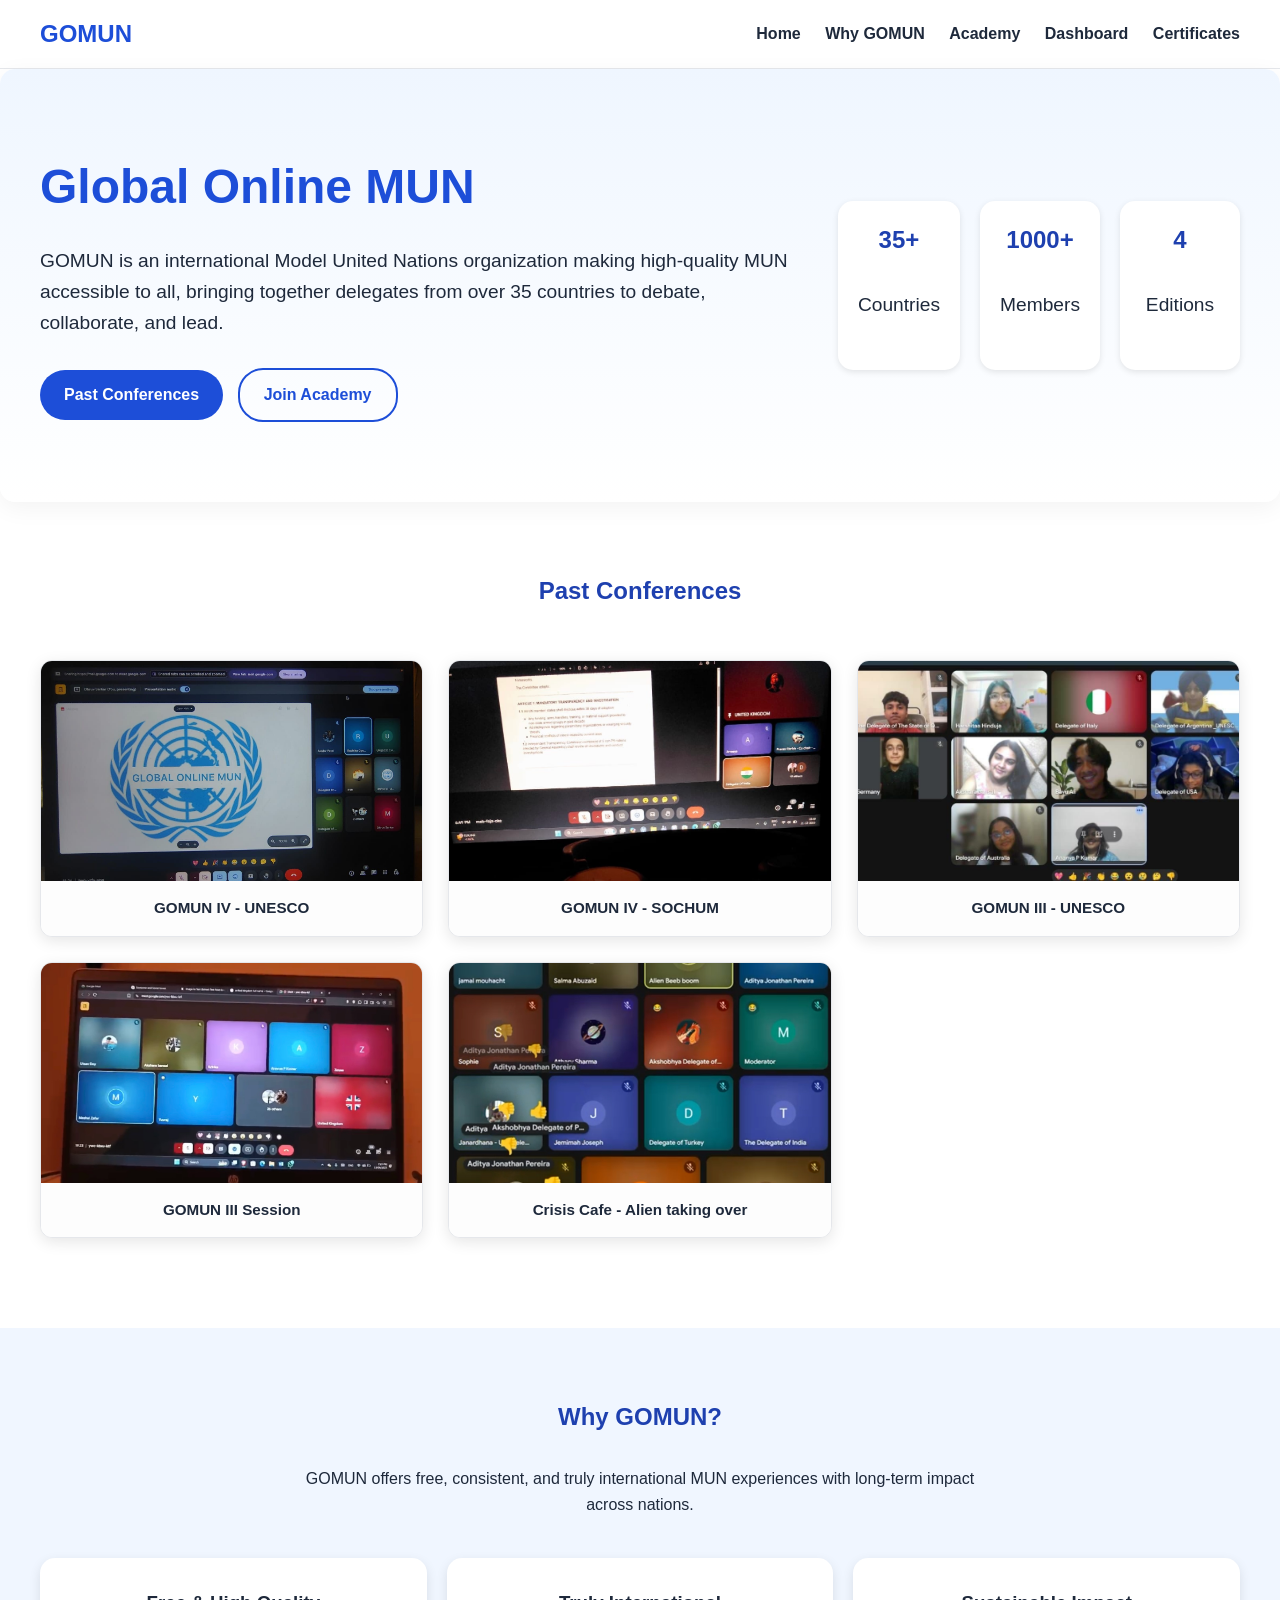
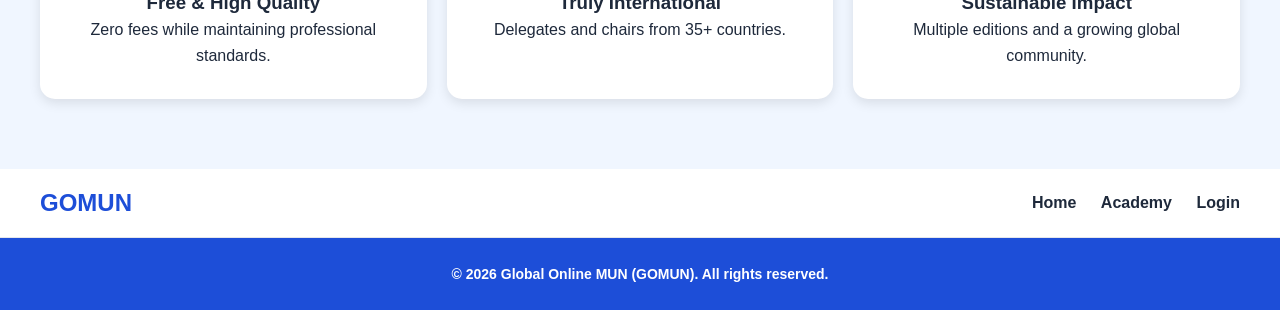
==== index.html @ 8325ceca "Update index.html" ====
<!DOCTYPE html>
<html lang="en">
<head>
  <meta charset="UTF-8" />
  <title>GOMUN | Global Online MUN</title>
  <link rel="stylesheet" href="style.css" />
  <meta name="viewport" content="width=device-width, initial-scale=1.0" />
</head>
<body>
   <nav>
     <div class="logo">GOMUN</div>
     <div class="links">
       <a href="index.html">Home</a>
       <a href="#about">Why GOMUN</a>
       <a href="academy.html">Academy</a>
       <a href="dashboard.html">Dashboard</a>
       <a href="certificates.html">Certificates</a>
       <script>
         if (localStorage.getItem("gomunRole")) {
           document.write('<button onclick="logout()" class="btn-logout">Logout</button>');
         }
         function logout() {
           localStorage.removeItem("gomunRole");
           window.location.href = "index.html";
        }
        </script>
     </div>
    </nav>

  <section id="home" class="hero">
    <div class="hero-text">
      <h1>Global Online MUN</h1>
      <p>
        GOMUN is an international Model United Nations organization making
        high-quality MUN accessible to all, bringing together delegates from
        over 35 countries to debate, collaborate, and lead.
      </p>
      <div class="buttons">
        <a href="#past" class="btn primary">Past Conferences</a>
        <a href="academy.html" class="btn outline">Join Academy</a>
      </div>
    </div>
    <div class="stats">
      <div class="stat">
        <h2>35+</h2>
        <p>Countries</p>
      </div>
      <div class="stat">
        <h2>1000+</h2>
        <p>Members</p>
      </div>
      <div class="stat">
        <h2>4</h2>
        <p>Editions</p>
      </div>
    </div>
  </section>

  <section id="past">
  <h2>Past Conferences</h2>
  <div class="cards gallery-grid">
    
    <div class="card gallery-card">
      <img src="gomun4-1.JPG" alt="GOMUN IV">
      <div class="card-label">GOMUN IV - UNESCO</div>
    </div>
    <div class="card gallery-card">
      <img src="gomun4-2.jpg" alt="GOMUN IV">
      <div class="card-label">GOMUN IV - SOCHUM</div>
    </div>

    <div class="card gallery-card">
      <img src="gomun3-1.JPG" alt="GOMUN III">
      <div class="card-label">GOMUN III - UNESCO</div>
    </div>
    <div class="card gallery-card">
      <img src="gomun3-2.jpg" alt="GOMUN III">
      <div class="card-label">GOMUN III Session</div>
    </div>

    <div class="card gallery-card">
      <img src="crisis-cafe1.jpg" alt="Crisis Cafe">
      <div class="card-label">Crisis Cafe - Alien taking over</div>
    </div>

  </div>
</section>



  <section id="about" class="light">
    <h2>Why GOMUN?</h2>
    <p class="center">
      GOMUN offers free, consistent, and truly international MUN
      experiences with long-term impact across nations.
    </p>
    <div class="cards">
      <div class="info">
        <h3>Free & High Quality</h3>
        <p>Zero fees while maintaining professional standards.</p>
      </div>
      <div class="info">
        <h3>Truly International</h3>
        <p>Delegates and chairs from 35+ countries.</p>
      </div>
      <div class="info">
        <h3>Sustainable Impact</h3>
        <p>Multiple editions and a growing global community.</p>
      </div>
    </div>
  </section>

  <nav>
  <div class="logo">GOMUN</div>
  <div class="links">
    <a href="index.html">Home</a>
    <a href="academy.html">Academy</a>
    <a href="dashboard.html" id="adminLink" style="display: none;">Dashboard</a>
    <a href="login.html" id="loginBtn">Login</a>
  </div>
</nav>

  <footer>
    <p>© 2026 Global Online MUN (GOMUN). All rights reserved.</p>
  </footer>

  <script src="script.js"></script>
</body>
</html>
---- style.css ----
* {
  margin: 0;
  padding: 0;
  box-sizing: border-box;
  font-family: Arial, sans-serif;
}

body {
  background: #fff;
  color: #1e293b;
  line-height: 1.6;
}

nav {
  position: sticky;
  top: 0;
  background: #fff;
  border-bottom: 1px solid #e5e7eb;
  padding: 15px 40px;
  display: flex;
  justify-content: space-between;
  align-items: center;
}

.logo {
  font-size: 24px;
  font-weight: bold;
  color: #1d4ed8;
}

.links a {
  margin-left: 20px;
  text-decoration: none;
  color: #1e293b;
  font-weight: 600;
}

.links a:hover {
  color: #1d4ed8;
}

section {
  padding: 70px 40px;
}

.light {
  background: #f0f6ff;
}

.hero {
  display: flex;
  flex-wrap: wrap;
  gap: 40px;
  align-items: center;
  background: linear-gradient(#eff6ff, #fff);
}

.hero-text {
  flex: 1;
}

.hero-text h1 {
  font-size: 48px;
  color: #1e40af;
  margin-bottom: 20px;
}

.buttons .btn {
  display: inline-block;
  padding: 12px 24px;
  border-radius: 25px;
  margin-right: 10px;
  text-decoration: none;
  font-weight: bold;
}

.primary {
  background: #1d4ed8;
  color: #fff;
}

.outline {
  border: 2px solid #1d4ed8;
  color: #1d4ed8;
}

.stats {
  display: flex;
  gap: 20px;
}

.stat {
  background: #fff;
  padding: 20px;
  border-radius: 15px;
  text-align: center;
  min-width: 120px;
  box-shadow: 0 2px 6px rgba(0,0,0,0.1);
}

h2 {
  text-align: center;
  color: #1e40af;
  margin-bottom: 30px;
}

.center {
  text-align: center;
  max-width: 700px;
  margin: 0 auto 40px;
}

.cards {
  display: grid;
  grid-template-columns: repeat(auto-fit, minmax(220px, 1fr));
  gap: 20px;
}

.card, .info {
  background: #fff;
  padding: 30px;
  border-radius: 15px;
  text-align: center;
  box-shadow: 0 2px 6px rgba(0,0,0,0.1);
}

.academy {
  display: grid;
  grid-template-columns: 1fr 1fr;
  gap: 40px;
}

.levels div {
  background: #f8fafc;
  padding: 12px;
  margin-top: 10px;
  border-radius: 10px;
}

.form {
  background: #f0f6ff;
  padding: 30px;
  border-radius: 20px;
}

.form input, .form select, .form textarea {
  width: 100%;
  padding: 10px;
  margin-bottom: 12px;
  border-radius: 8px;
  border: 1px solid #cbd5f5;
}

.form button {
  width: 100%;
  padding: 12px;
  border: none;
  background: #1d4ed8;
  color: #fff;
  border-radius: 10px;
  font-weight: bold;
  cursor: pointer;
}

table {
  width: 100%;
  border-collapse: collapse;
  background: #fff;
  border-radius: 10px;
  overflow: hidden;
}

th, td {
  padding: 12px;
  border-bottom: 1px solid #e5e7eb;
  text-align: center;
}

th {
  background: #dbeafe;
  color: #1e40af;
}

.certificates {
  display: grid;
  grid-template-columns: repeat(auto-fit, minmax(260px, 1fr));
  gap: 20px;
}

.cert {
  background: #fff;
  padding: 25px;
  border-radius: 15px;
  box-shadow: 0 2px 6px rgba(0,0,0,0.1);
  text-align: center;
}

footer {
  background: #1e40af;
  color: #fff;
  text-align: center;
  padding: 20px;
}

button, .btn {
  transition: all 0.3s ease;
  cursor: pointer;
}

button:hover, .btn:hover {
  transform: translateY(-2px);
  box-shadow: 0 4px 12px rgba(0,0,0,0.15);
}

.card, .info, .cert {
  border-radius: 15px;
  box-shadow: 0 4px 12px rgba(0,0,0,0.1);
  transition: transform 0.3s, box-shadow 0.3s;
}

.card:hover, .info:hover, .cert:hover {
  transform: translateY(-5px);
  box-shadow: 0 8px 20px rgba(0,0,0,0.15);
}

table {
  border-radius: 10px;
  overflow: hidden;
  box-shadow: 0 4px 15px rgba(0,0,0,0.1);
}

th {
  background: #1D4ED8;
  color: #fff;
  font-weight: 600;
}

td button {
  padding: 6px 10px;
  margin: 2px;
  border-radius: 8px;
  border: none;
  font-weight: 600;
  transition: all 0.3s;
}

td button:hover {
  transform: scale(1.05);
  box-shadow: 0 4px 12px rgba(0,0,0,0.15);
}

.form input, .form select, .form textarea {
  border: 1px solid #cbd5f5;
  padding: 12px;
  border-radius: 10px;
  transition: border-color 0.3s, box-shadow 0.3s;
}

.form input:focus, .form select:focus, .form textarea:focus {
  border-color: #1D4ED8;
  box-shadow: 0 0 8px rgba(29,78,216,0.3);
  outline: none;
}

.form button {
  background: #1D4ED8;
  color: #fff;
  border-radius: 12px;
  font-weight: bold;
  padding: 12px;
}

.form button:hover {
  background: #2563eb;
  transform: translateY(-2px);
  box-shadow: 0 6px 15px rgba(0,0,0,0.15);
}

.hero {
  background: linear-gradient(to bottom, #EFF6FF, #fff);
  padding: 80px 40px;
  border-radius: 15px;
  box-shadow: 0 6px 25px rgba(0,0,0,0.05);
}

.hero h1 {
  font-size: 3rem;
  color: #1D4ED8;
  margin-bottom: 20px;
}

.hero p {
  font-size: 1.2rem;
  margin-bottom: 30px;
}

.hero .btn {
  margin-right: 10px;
}

.certificates {
  display: grid;
  grid-template-columns: repeat(auto-fit, minmax(260px, 1fr));
  gap: 25px;
}

.cert {
  background: #fff;
  padding: 25px;
  border-radius: 15px;
  box-shadow: 0 6px 18px rgba(0,0,0,0.1);
  transition: transform 0.3s, box-shadow 0.3s;
  text-align: center;
}

.cert button {
  margin-top: 15px;
  background: #1D4ED8;
  color: #fff;
  border-radius: 10px;
  padding: 8px 15px;
}

.cert button:hover {
  transform: translateY(-3px);
  box-shadow: 0 6px 15px rgba(0,0,0,0.15);
}

section {
  opacity: 0;
  transform: translateY(20px);
  transition: opacity 0.6s ease-out, transform 0.6s ease-out;
}

section.visible {
  opacity: 1;
  transform: translateY(0);
}

footer {
  background: #1D4ED8;
  color: #fff;
  text-align: center;
  padding: 25px 0;
  font-weight: 600;
  font-size: 14px;
}

.login-body {
  margin: 0;
  min-height: 100vh;
  background: linear-gradient(135deg, #1D4ED8, #3B82F6);
  display: flex;
  justify-content: center;
  align-items: center;
  font-family: 'Segoe UI', sans-serif;
}

.login-wrapper {
  width: 100%;
  max-width: 420px;
  padding: 20px;
}

.login-card {
  background: #fff;
  padding: 40px 35px;
  border-radius: 18px;
  box-shadow: 0 15px 40px rgba(0,0,0,0.2);
  text-align: center;
  animation: fadeInUp 0.8s ease;
}

.login-card h1 {
  margin: 0;
  font-size: 2.2rem;
  color: #1D4ED8;
}

.login-card .subtitle {
  margin: 8px 0 25px;
  color: #555;
  font-size: 0.95rem;
}

.login-form select,
.login-form input {
  width: 100%;
  padding: 12px 14px;
  margin-bottom: 15px;
  border-radius: 10px;
  border: 1px solid #cbd5f5;
  font-size: 0.95rem;
  transition: 0.3s;
}

.login-form select:focus,
.login-form input:focus {
  border-color: #1D4ED8;
  box-shadow: 0 0 8px rgba(29,78,216,0.3);
  outline: none;
}

.login-form button {
  width: 100%;
  padding: 12px;
  border: none;
  border-radius: 12px;
  background: #1D4ED8;
  color: #fff;
  font-size: 1rem;
  font-weight: 600;
  cursor: pointer;
  transition: 0.3s;
}

.login-form button:hover {
  background: #2563eb;
  transform: translateY(-2px);
  box-shadow: 0 6px 15px rgba(0,0,0,0.2);
}

.error {
  margin-top: 10px;
  color: #dc2626;
  font-size: 0.9rem;
}

.hint {
  margin-top: 15px;
  font-size: 0.8rem;
  color: #777;
}

@keyframes fadeInUp {
  from {
    opacity: 0;
    transform: translateY(25px);
  }
  to {
    opacity: 1;
    transform: translateY(0);
  }
}

.btn-logout {
  background: transparent;
  border: 2px solid #fff;
  color: #fff;
  padding: 6px 14px;
  border-radius: 20px;
  font-size: 0.85rem;
  font-weight: 600;
  cursor: pointer;
  transition: all 0.3s ease;
  margin-left: 15px;
}

nav .btn-logout {
  background: #fff;
  color: #1D4ED8;
  border: 2px solid #1D4ED8;
}

nav .btn-logout:hover {
  background: #1D4ED8;
  color: #fff;
  transform: translateY(-2px);
  box-shadow: 0 4px 12px rgba(0,0,0,0.15);
}

nav .btn-logout:active {
  transform: scale(0.95);
}
/* ... Keep existing styles and append these ... */

/* Mobile Responsiveness */
@media (max-width: 768px) {
  nav {
    flex-direction: column;
    padding: 10px;
  }
  .links {
    margin-top: 10px;
    display: flex;
    flex-wrap: wrap;
    justify-content: center;
    gap: 10px;
  }
  .links a {
    margin-left: 0;
    font-size: 14px;
  }
  .hero {
    flex-direction: column;
    text-align: center;
    padding: 40px 20px;
  }
  .hero-text h1 {
    font-size: 32px;
  }
  .academy {
    grid-template-columns: 1fr; /* Stack Academy info and Form */
  }
  .stats {
    flex-wrap: wrap;
    justify-content: center;
  }
}

.auth-toggle span {
  color: #1D4ED8;
  cursor: pointer;
  font-weight: bold;
  text-decoration: underline;
}

/* Gallery Grid Layout */
.gallery-grid {
  display: grid;
  grid-template-columns: repeat(auto-fit, minmax(300px, 1fr));
  gap: 25px;
  padding: 20px 0;
}

.gallery-card {
  padding: 0 !important;
  background: #fff;
  border-radius: 12px;
  overflow: hidden;
  box-shadow: 0 4px 15px rgba(0,0,0,0.1);
  transition: transform 0.3s ease, box-shadow 0.3s ease;
  border: 1px solid #e5e7eb;
}

.gallery-card img {
  width: 100%;
  height: 220px;
  object-fit: cover; /* Keeps the zoom look without stretching */
  display: block;
}

.card-label {
  padding: 15px;
  font-weight: 600;
  text-align: center;
  font-size: 0.95rem;
  color: #1e293b;
  background: #fdfdfd;
}

.gallery-card:hover {
  transform: translateY(-8px);
  box-shadow: 0 12px 25px rgba(29, 78, 216, 0.2);
}
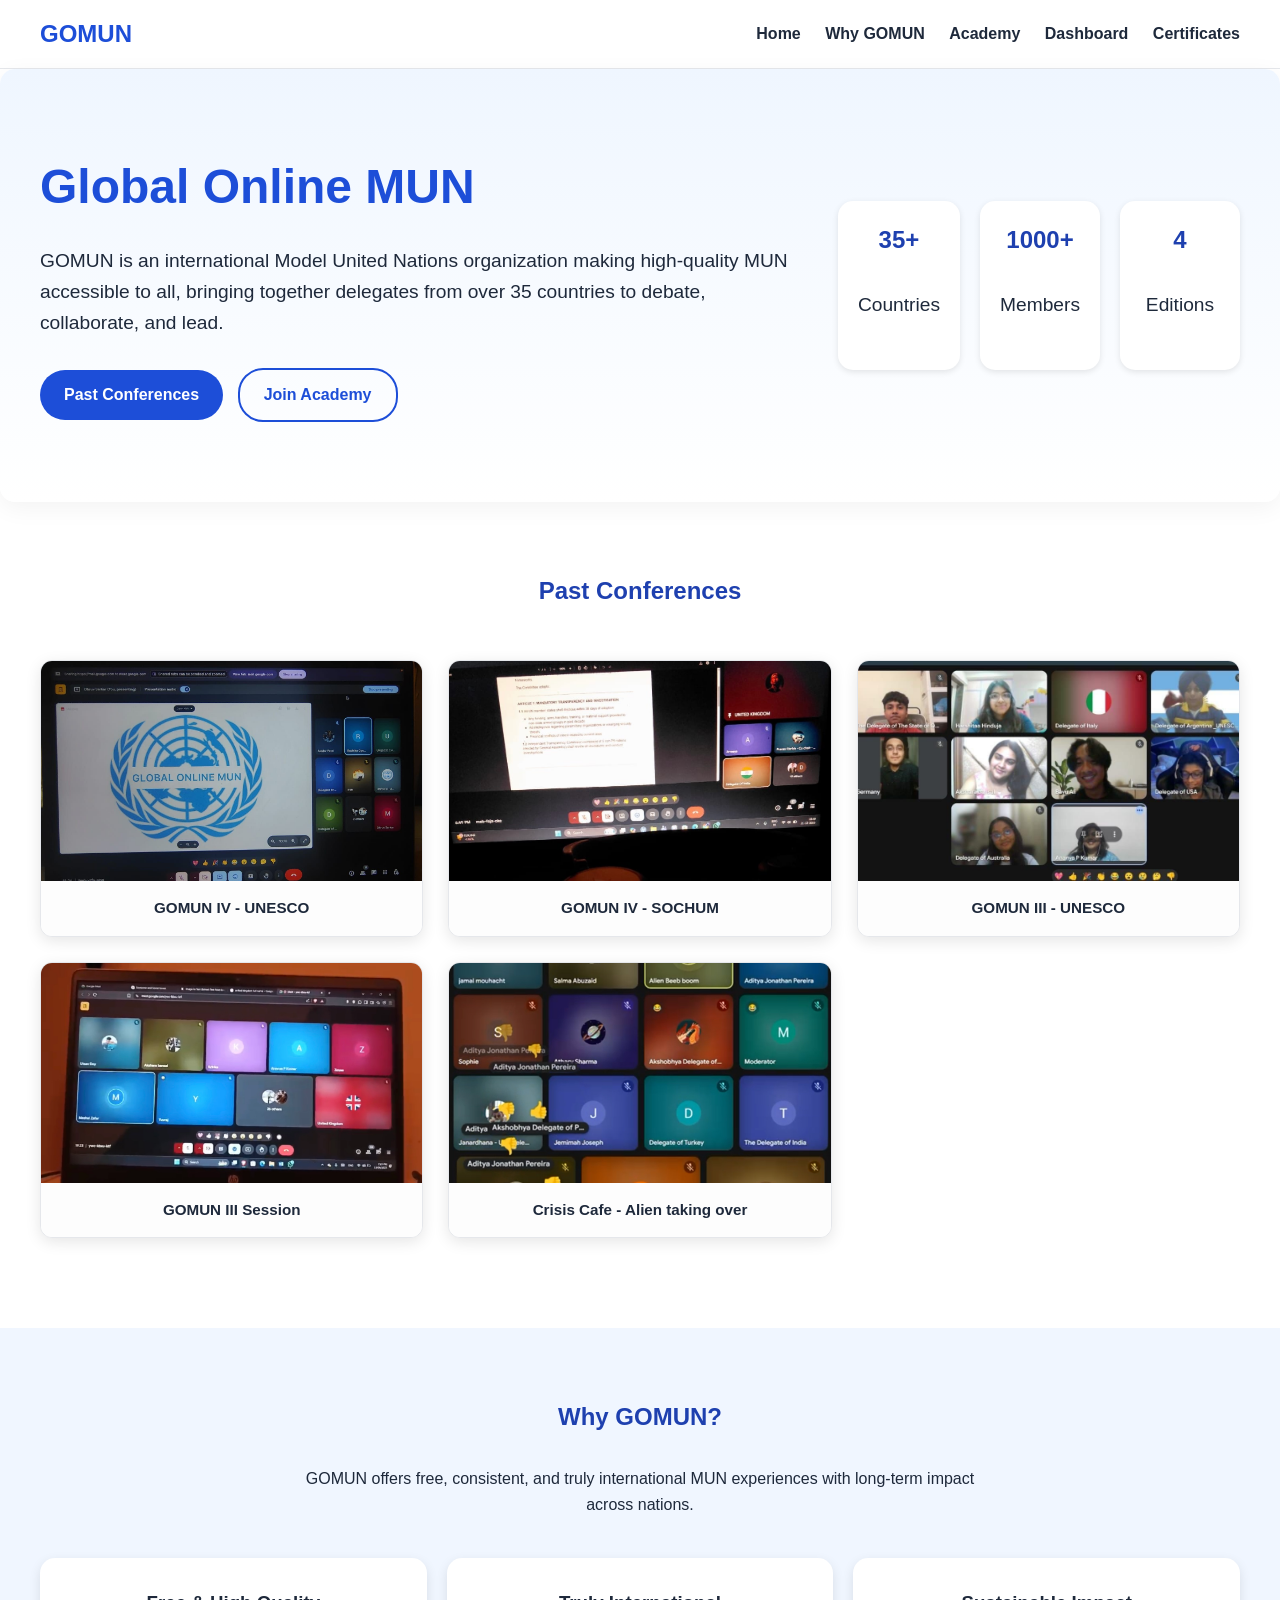
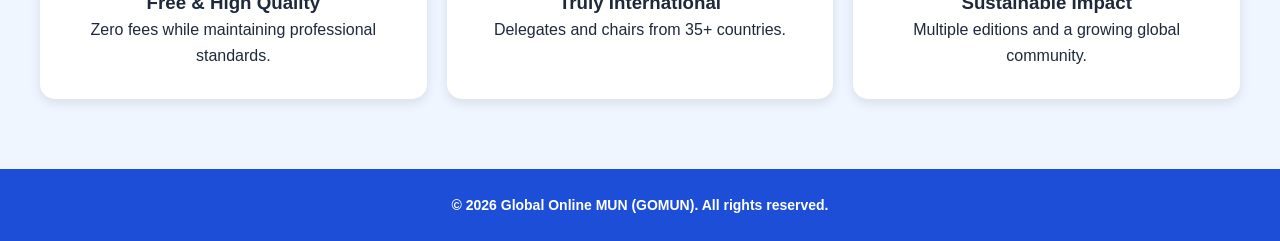
==== commit 28d2c138: "Update index.html" ====
--- a/index.html
+++ b/index.html
@@ -13,7 +13,8 @@
        <a href="index.html">Home</a>
        <a href="#about">Why GOMUN</a>
        <a href="academy.html">Academy</a>
-       <a href="dashboard.html">Dashboard</a>
+       <a href="dashboard.html" id="adminLink"
+         style="display: none,">Dashboard</a>
        <a href="certificates.html">Certificates</a>
        <script>
          if (localStorage.getItem("gomunRole")) {
@@ -110,15 +111,6 @@
     </div>
   </section>
 
-  <nav>
-  <div class="logo">GOMUN</div>
-  <div class="links">
-    <a href="index.html">Home</a>
-    <a href="academy.html">Academy</a>
-    <a href="dashboard.html" id="adminLink" style="display: none;">Dashboard</a>
-    <a href="login.html" id="loginBtn">Login</a>
-  </div>
-</nav>
 
   <footer>
     <p>© 2026 Global Online MUN (GOMUN). All rights reserved.</p>
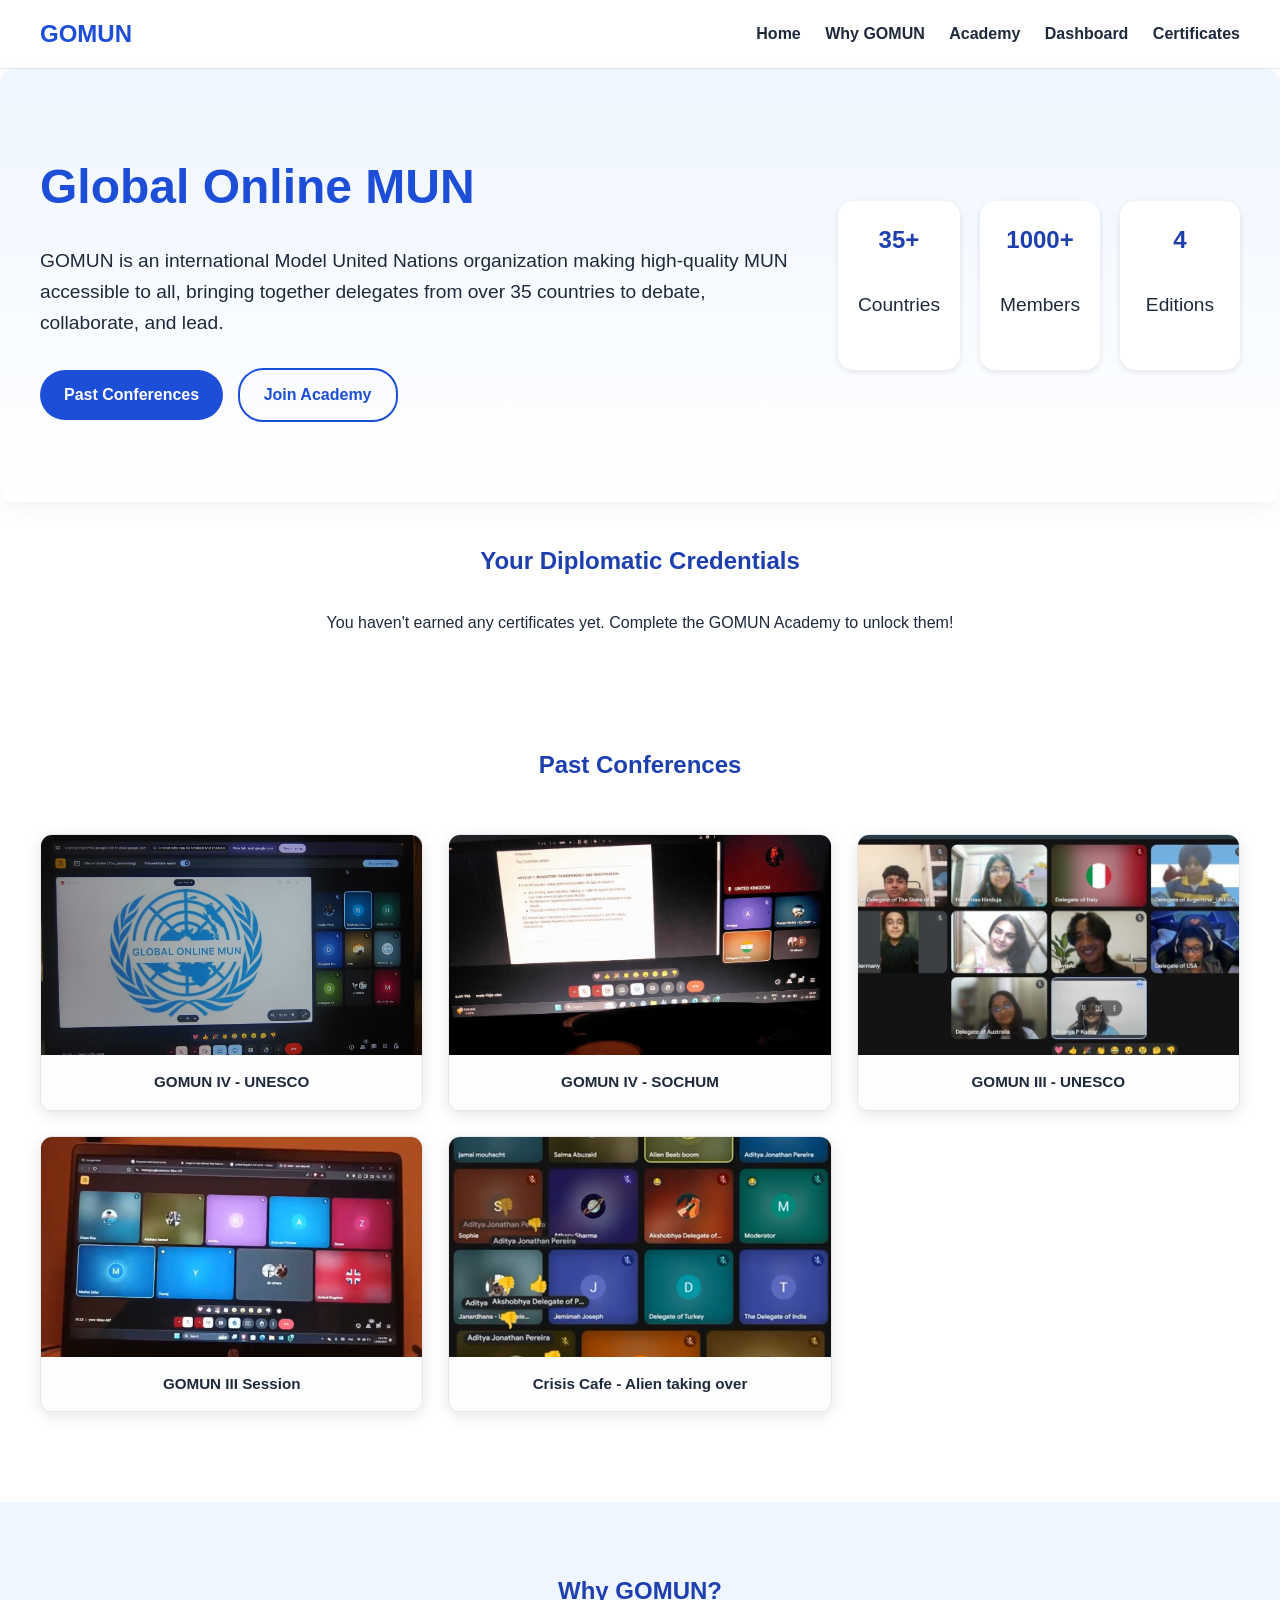
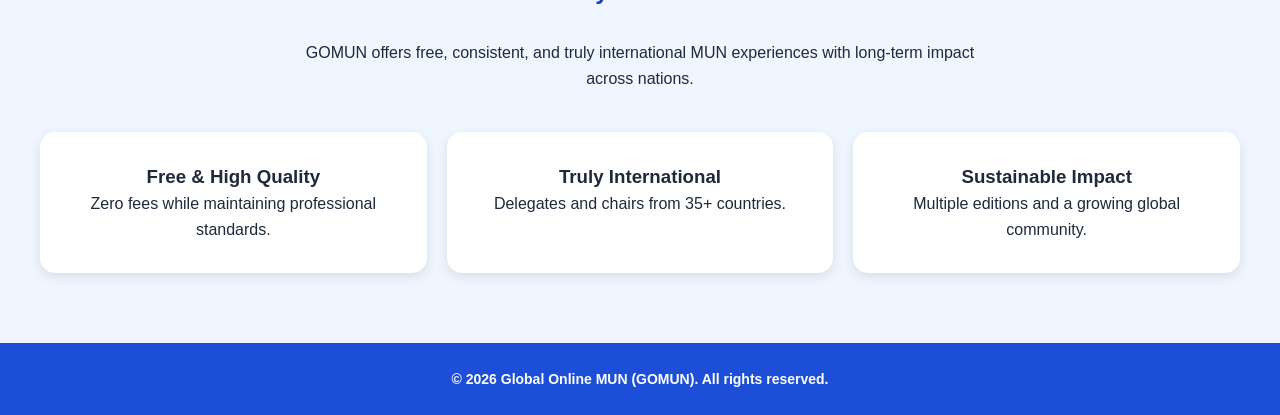
==== commit 40f16e62: "Update index.html" ====
--- a/index.html
+++ b/index.html
@@ -56,6 +56,14 @@
       </div>
     </div>
   </section>
+
+  <section id="certificates" style="padding: 40px; text-align: center;">
+  <h2>Your Diplomatic Credentials</h2>
+  <div id="certContainer">
+    <p id="noCertMsg">You haven't earned any certificates yet. Complete the GOMUN Academy to unlock them!</p>
+    </div>
+</section>
+
 
   <section id="past">
   <h2>Past Conferences</h2>
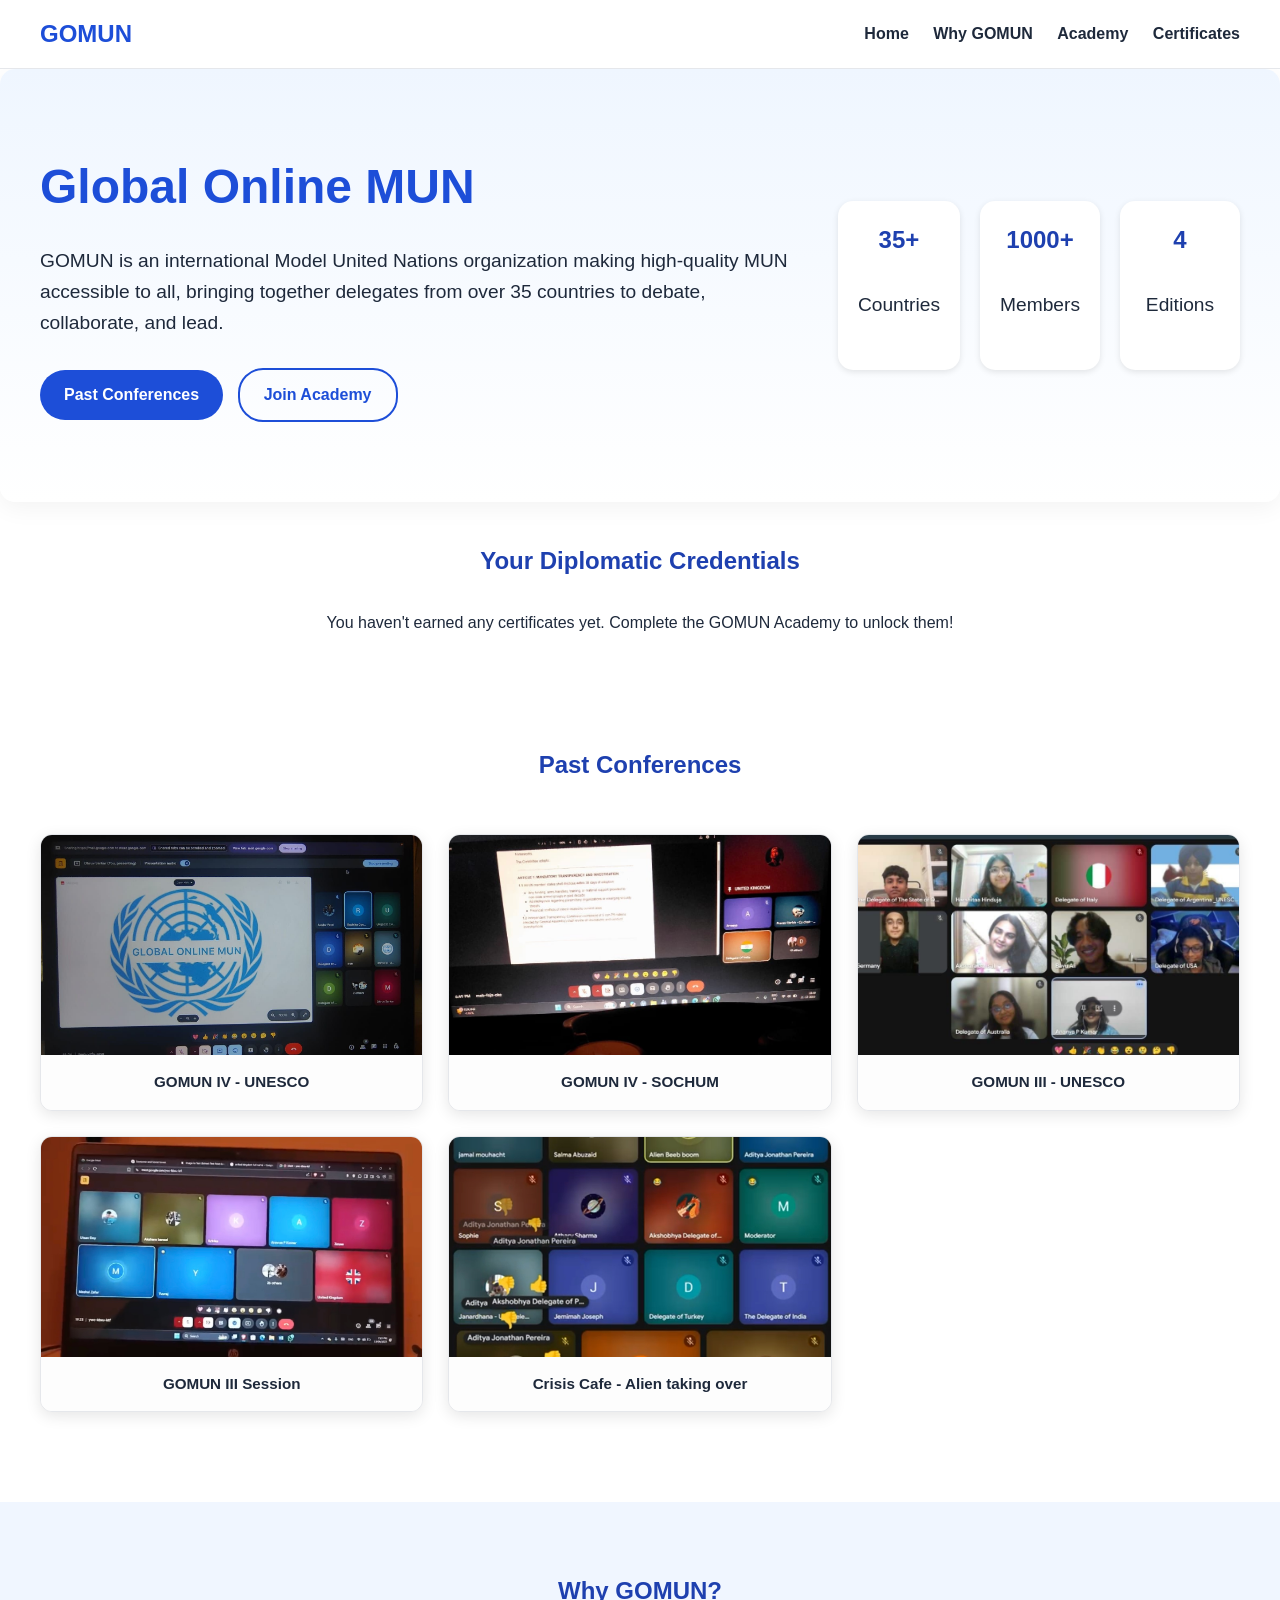
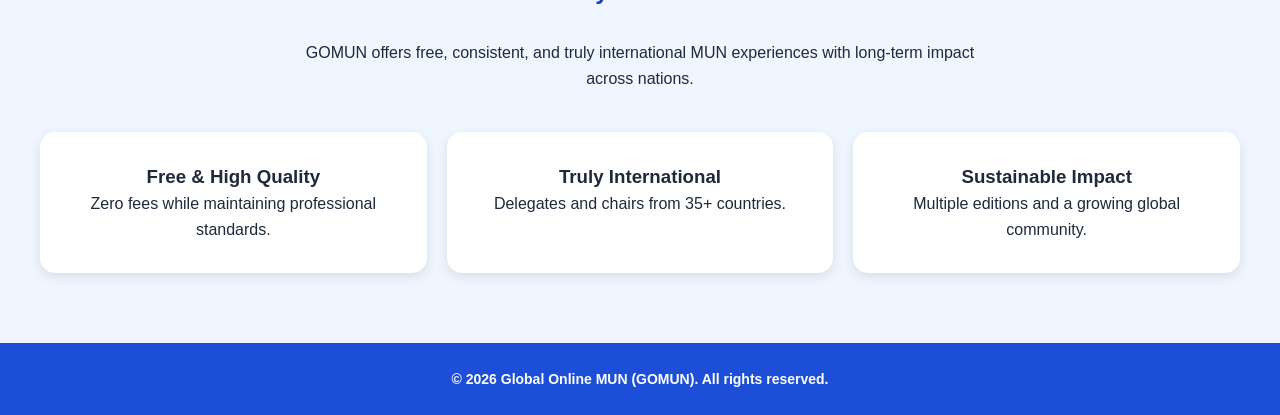
==== commit 337e1245: "Update index.html" ====
--- a/index.html
+++ b/index.html
@@ -14,7 +14,7 @@
        <a href="#about">Why GOMUN</a>
        <a href="academy.html">Academy</a>
        <a href="dashboard.html" id="adminLink"
-         style="display: none,">Dashboard</a>
+         style="display: none;">Dashboard</a>
        <a href="certificates.html">Certificates</a>
        <script>
          if (localStorage.getItem("gomunRole")) {
--- a/style.css
+++ b/style.css
@@ -324,12 +324,6 @@
 .cert button:hover {
   transform: translateY(-3px);
   box-shadow: 0 6px 15px rgba(0,0,0,0.15);
-}
-
-section {
-  opacity: 0;
-  transform: translateY(20px);
-  transition: opacity 0.6s ease-out, transform 0.6s ease-out;
 }
 
 section.visible {
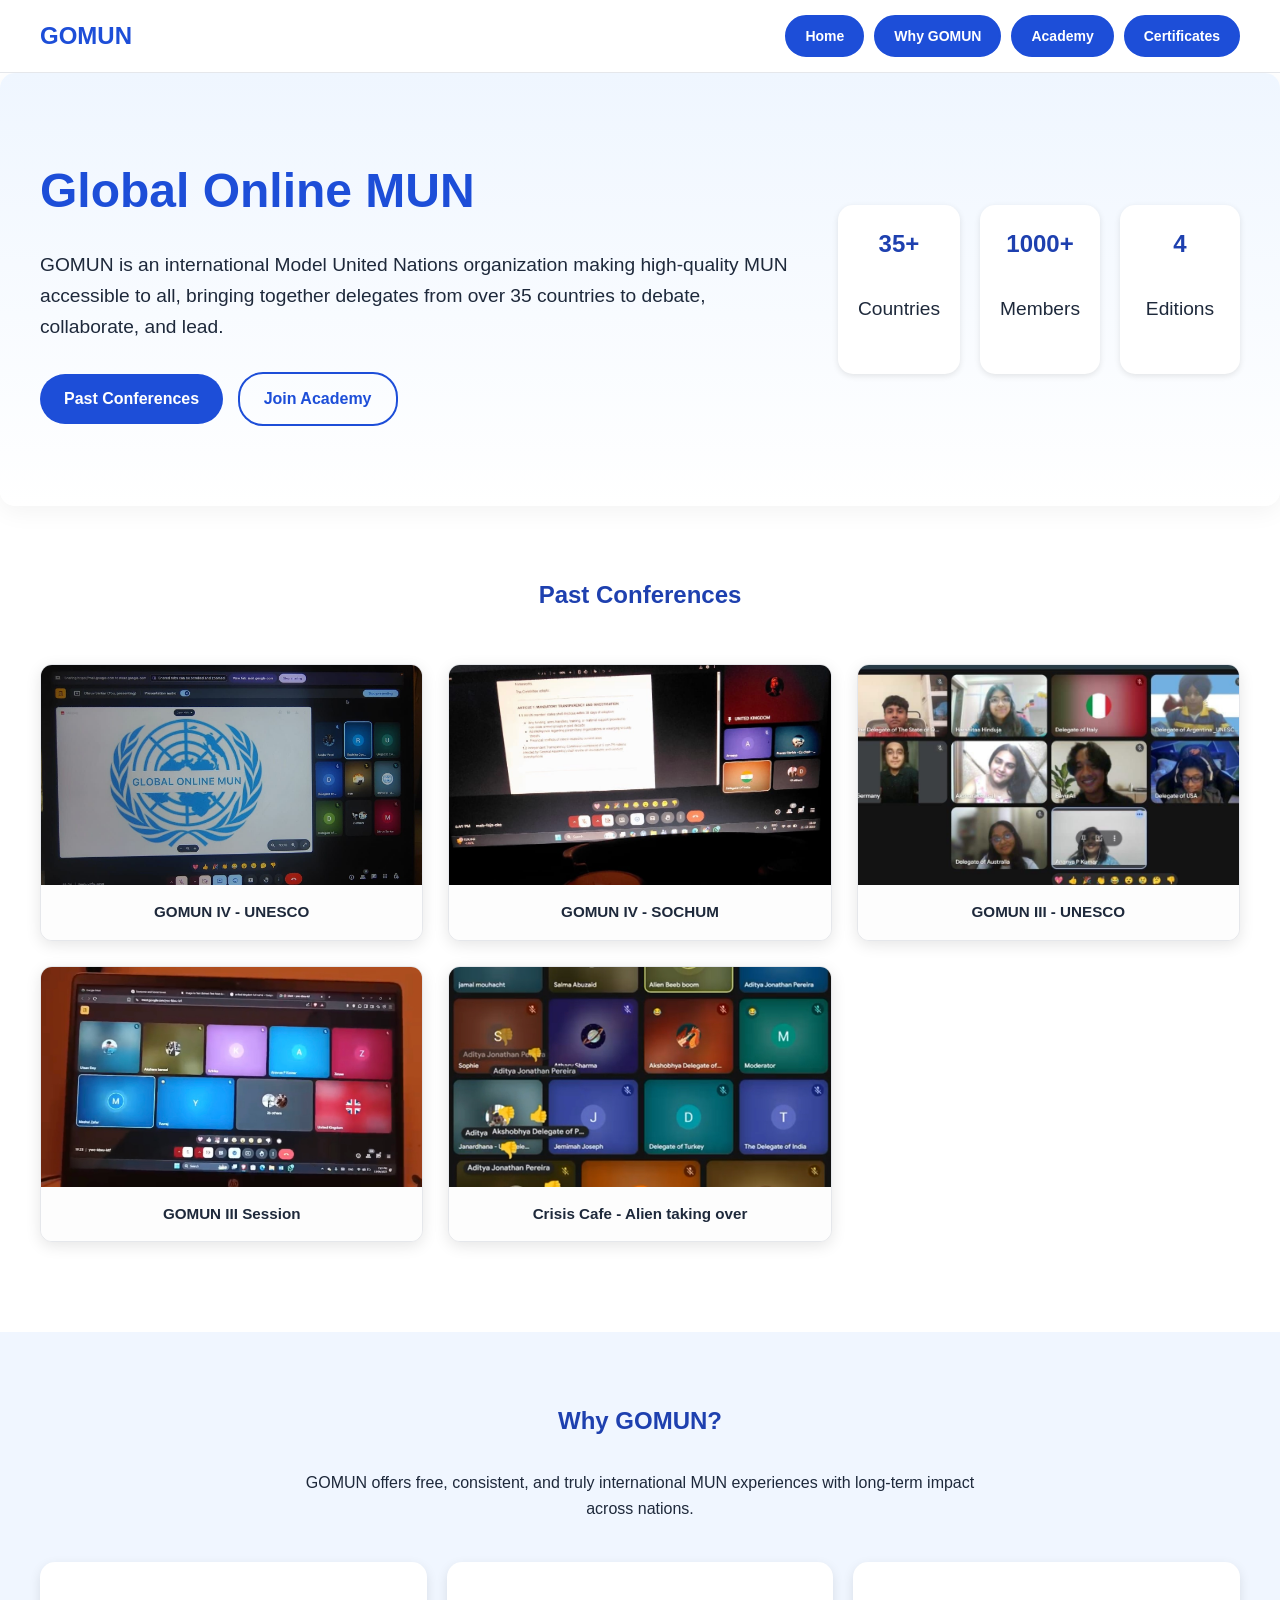
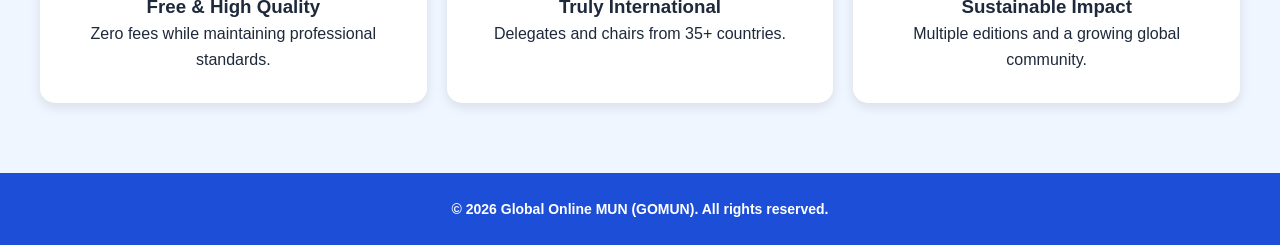
==== commit f9e7b09d: "Update index.html" ====
--- a/index.html
+++ b/index.html
@@ -56,14 +56,6 @@
       </div>
     </div>
   </section>
-
-  <section id="certificates" style="padding: 40px; text-align: center;">
-  <h2>Your Diplomatic Credentials</h2>
-  <div id="certContainer">
-    <p id="noCertMsg">You haven't earned any certificates yet. Complete the GOMUN Academy to unlock them!</p>
-    </div>
-</section>
-
 
   <section id="past">
   <h2>Past Conferences</h2>
--- a/style.css
+++ b/style.css
@@ -548,3 +548,32 @@
   box-shadow: 0 12px 25px rgba(29, 78, 216, 0.2);
 }
 
+/* Navigation Pill Style */
+.links {
+  display: flex;
+  align-items: center;
+  gap: 10px;
+}
+
+.links a {
+  background: #1d4ed8; /* Blue background */
+  color: white !important; /* White text */
+  padding: 8px 18px;
+  border-radius: 25px; /* Makes it look like a pill/circle */
+  text-decoration: none;
+  font-size: 14px;
+  transition: all 0.3s ease;
+  border: 2px solid #1d4ed8;
+  margin-left: 0 !important; /* Resetting your old margin */
+}
+
+.links a:hover {
+  background: #1e40af;
+  transform: scale(1.05);
+}
+
+/* Hide the duplicate credentials section on Index.html */
+#home-certificates, #index-credentials {
+  display: none !important;
+}
+
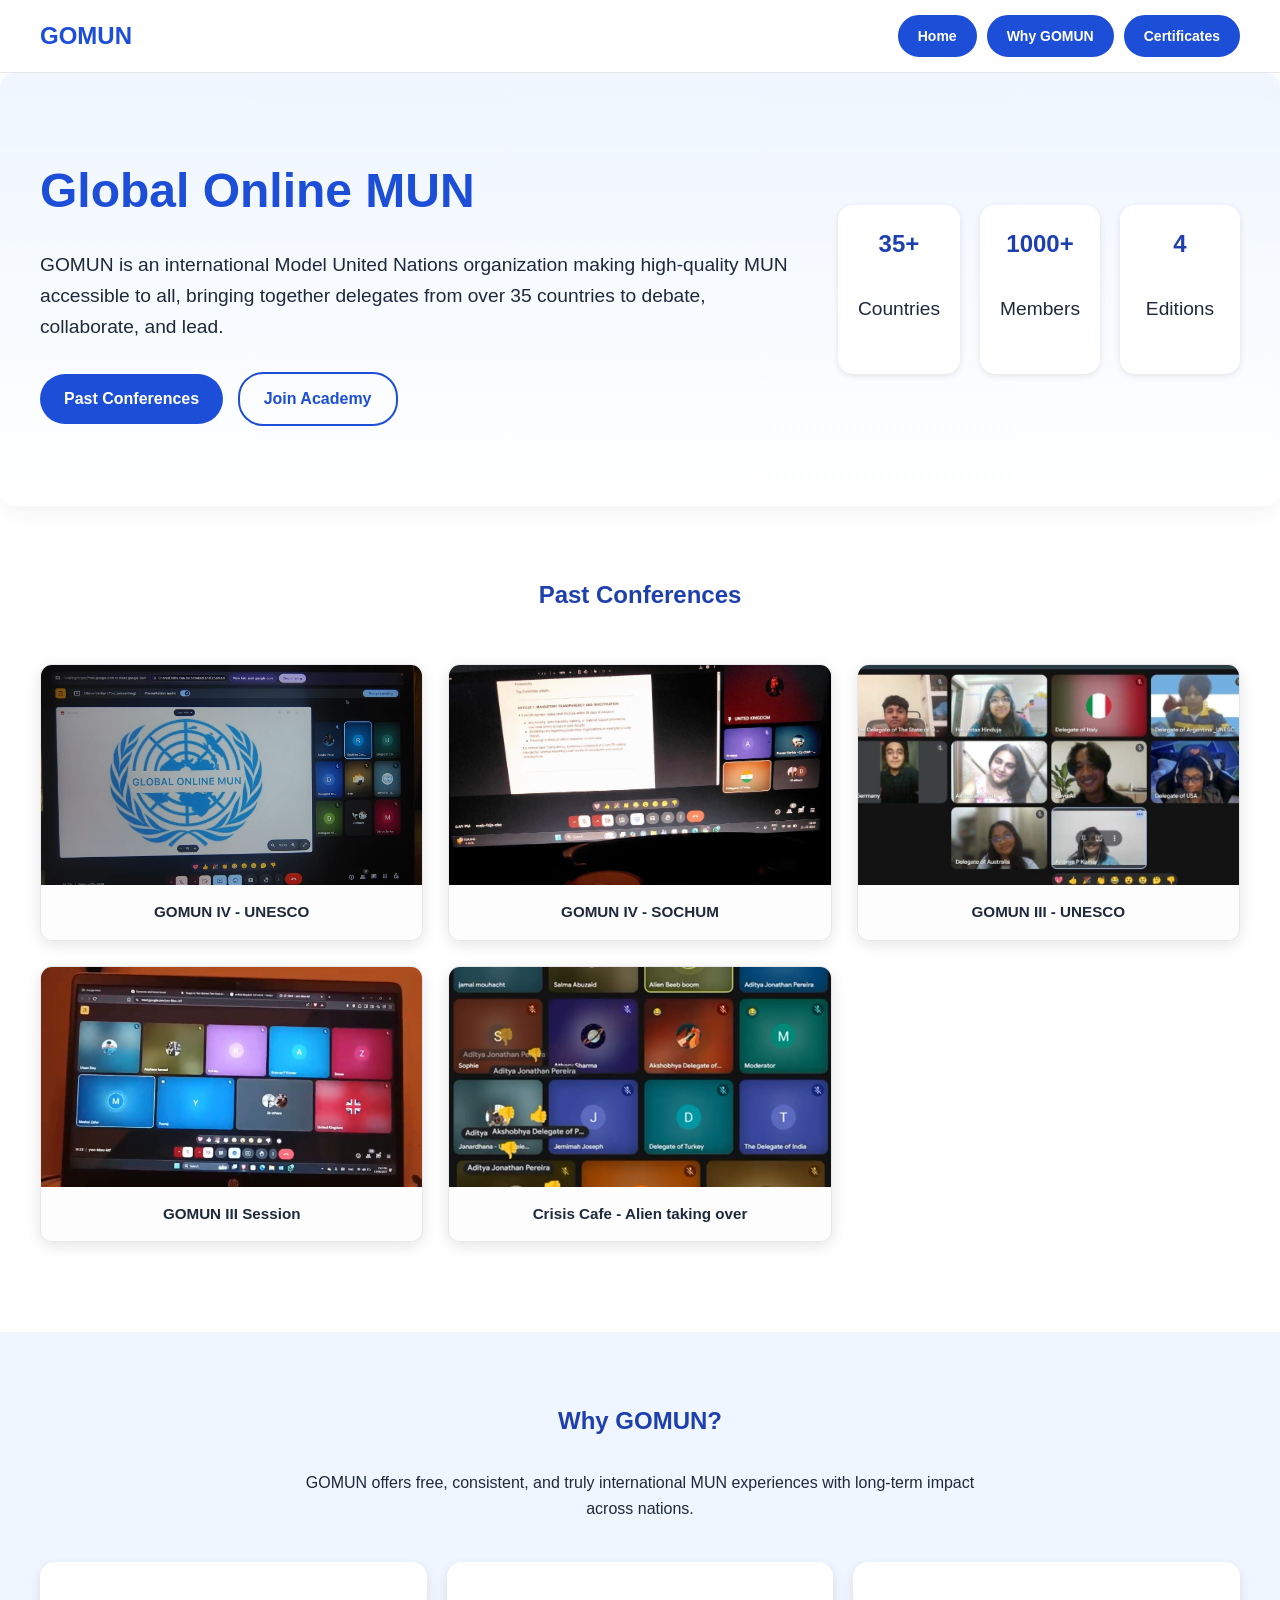
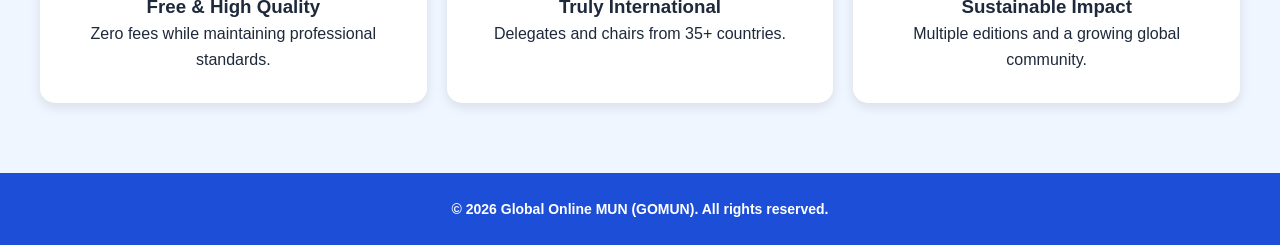
==== commit adf53bcd: "Update index.html" ====
--- a/index.html
+++ b/index.html
@@ -12,7 +12,6 @@
      <div class="links">
        <a href="index.html">Home</a>
        <a href="#about">Why GOMUN</a>
-       <a href="academy.html">Academy</a>
        <a href="dashboard.html" id="adminLink"
          style="display: none;">Dashboard</a>
        <a href="certificates.html">Certificates</a>
--- a/style.css
+++ b/style.css
@@ -577,3 +577,17 @@
   display: none !important;
 }
 
+.cert {
+  position: relative;
+}
+
+.cert-name {
+  position: absolute;
+  top: 55%; /* adjust this */
+  left: 50%;
+  transform: translate(-50%, -50%);
+  font-size: 24px;
+  font-weight: bold;
+  color: #1e293b;
+  white-space: nowrap;
+}
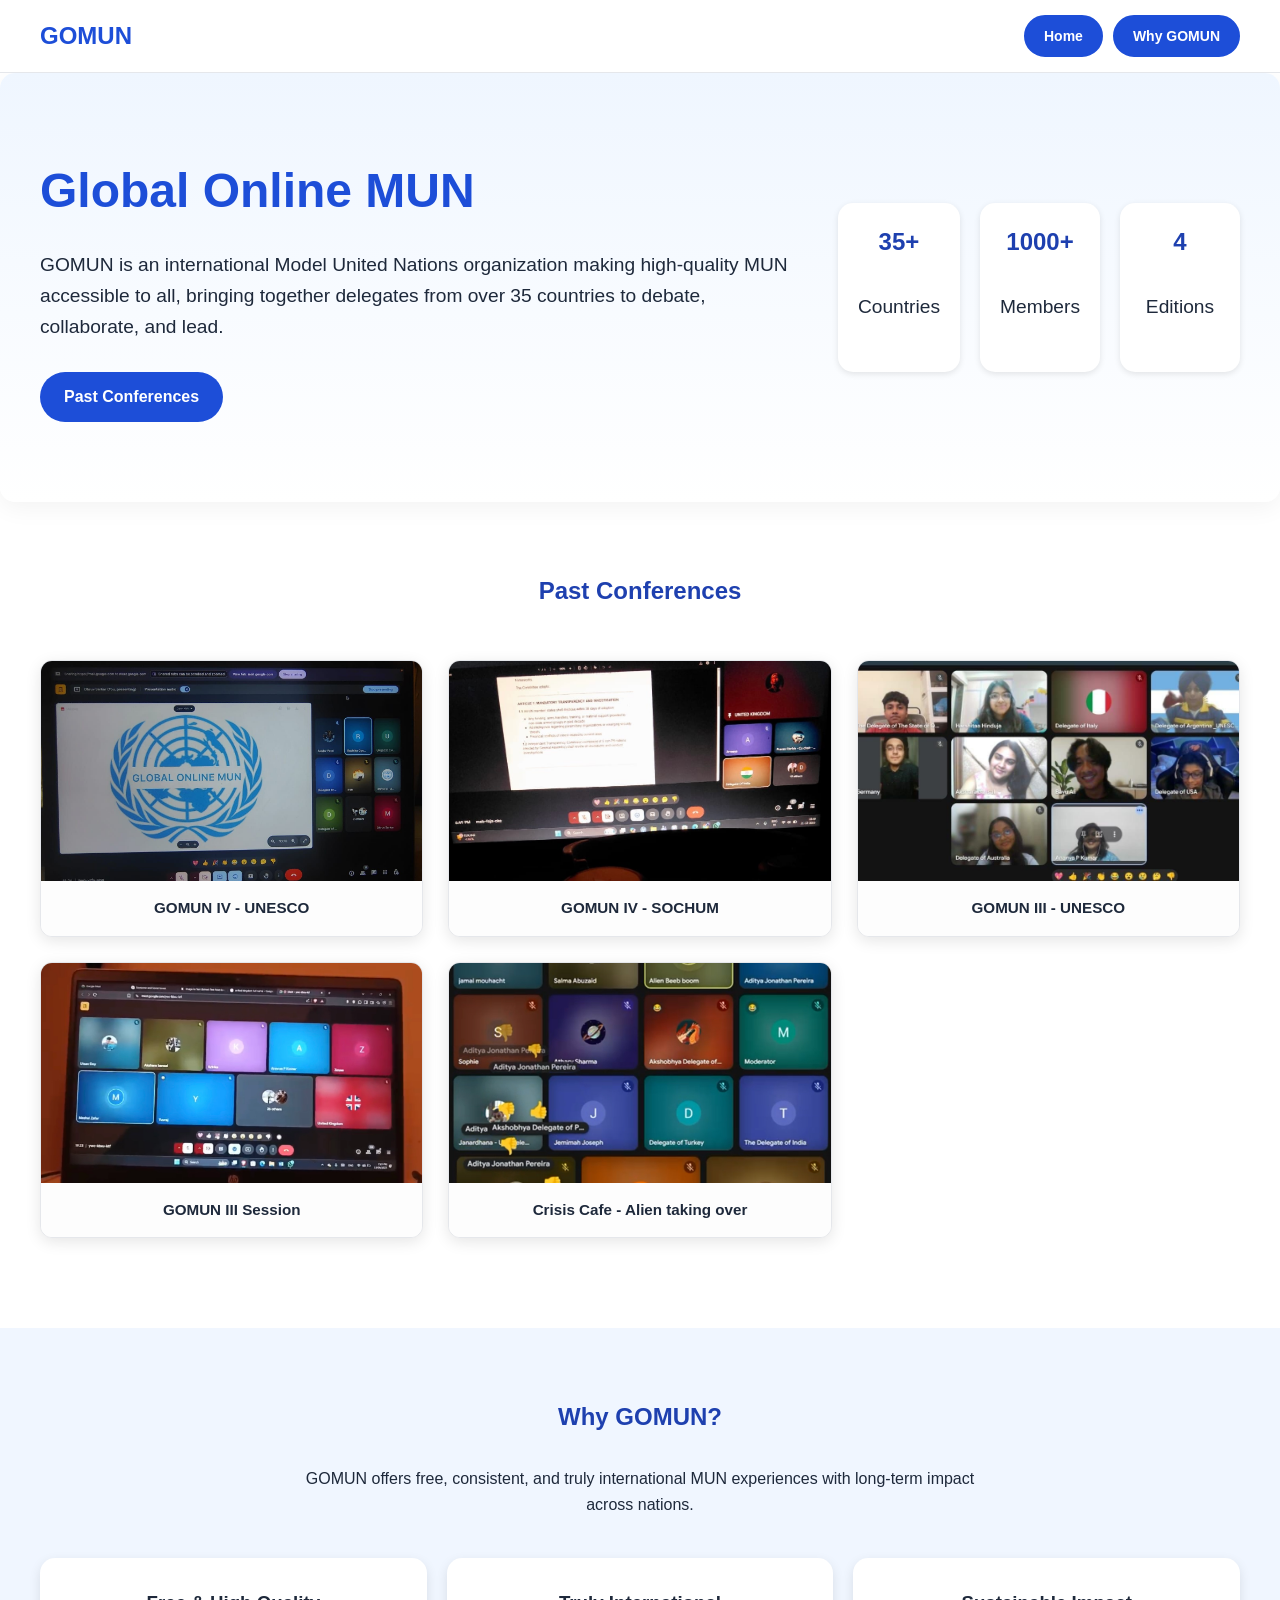
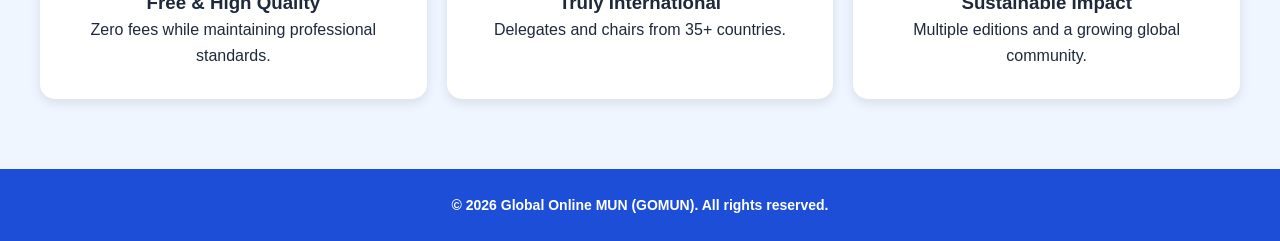
==== commit a5641887: "Update index.html" ====
--- a/index.html
+++ b/index.html
@@ -14,7 +14,6 @@
        <a href="#about">Why GOMUN</a>
        <a href="dashboard.html" id="adminLink"
          style="display: none;">Dashboard</a>
-       <a href="certificates.html">Certificates</a>
        <script>
          if (localStorage.getItem("gomunRole")) {
            document.write('<button onclick="logout()" class="btn-logout">Logout</button>');
@@ -37,7 +36,6 @@
       </p>
       <div class="buttons">
         <a href="#past" class="btn primary">Past Conferences</a>
-        <a href="academy.html" class="btn outline">Join Academy</a>
       </div>
     </div>
     <div class="stats">
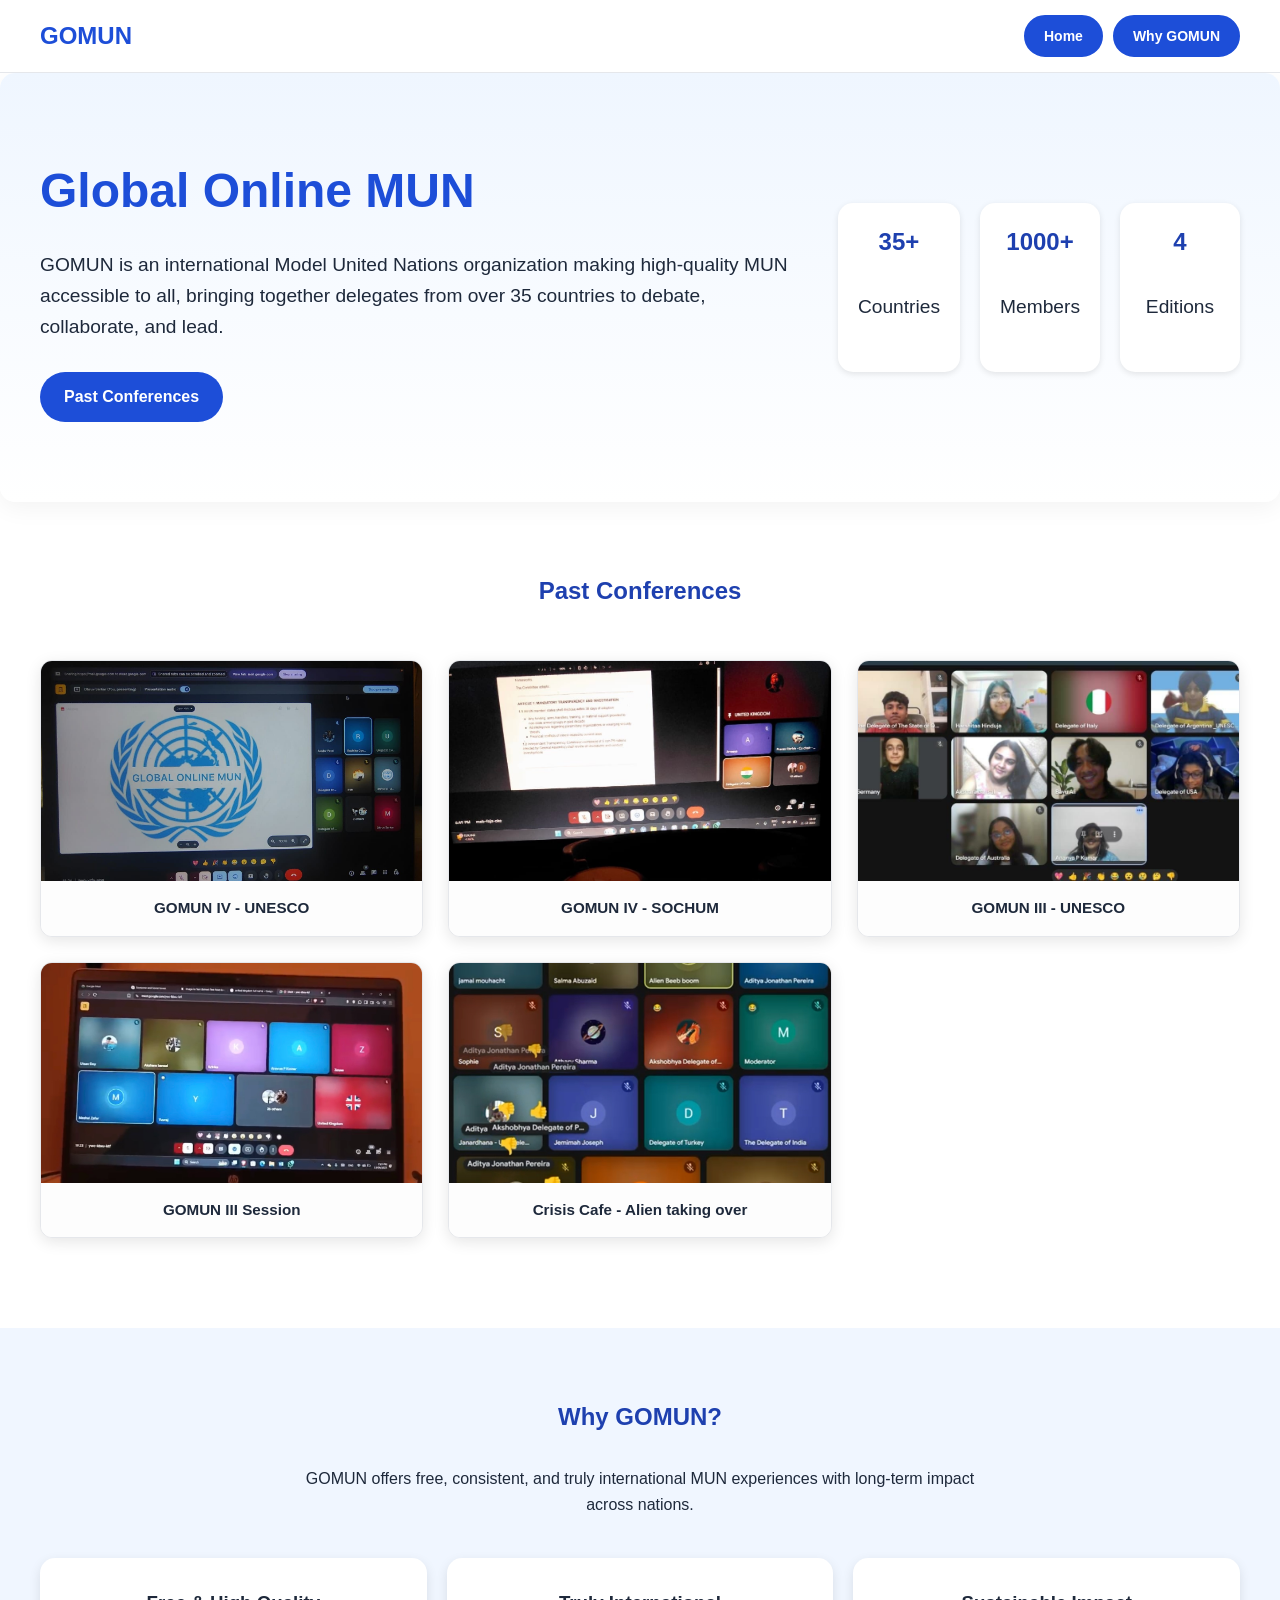
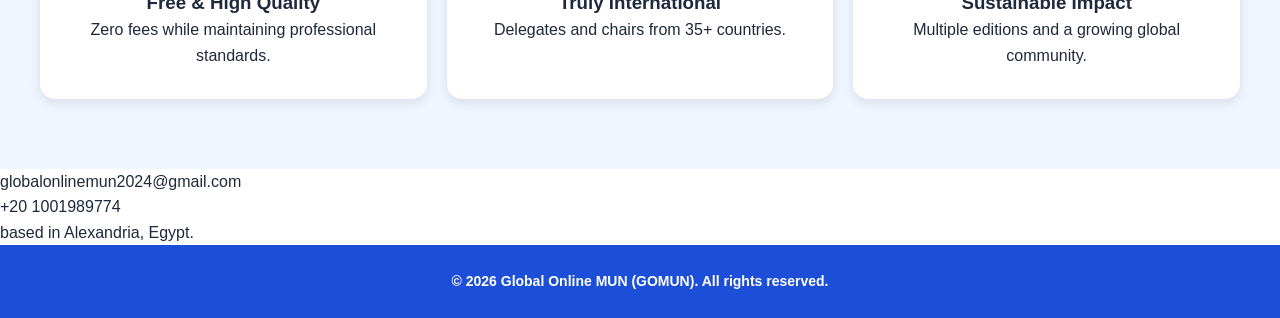
==== commit 3f8d6f10: "Update index.html" ====
--- a/index.html
+++ b/index.html
@@ -108,6 +108,14 @@
     </div>
   </section>
 
+</section id="Contact us" class="light">
+</div>
+  <p>globalonlinemun2024@gmail.com</p>
+  <p>+20 1001989774</p>
+  <p>based in Alexandria, Egypt.</p>
+</div>
+</section>
+  
 
   <footer>
     <p>© 2026 Global Online MUN (GOMUN). All rights reserved.</p>
